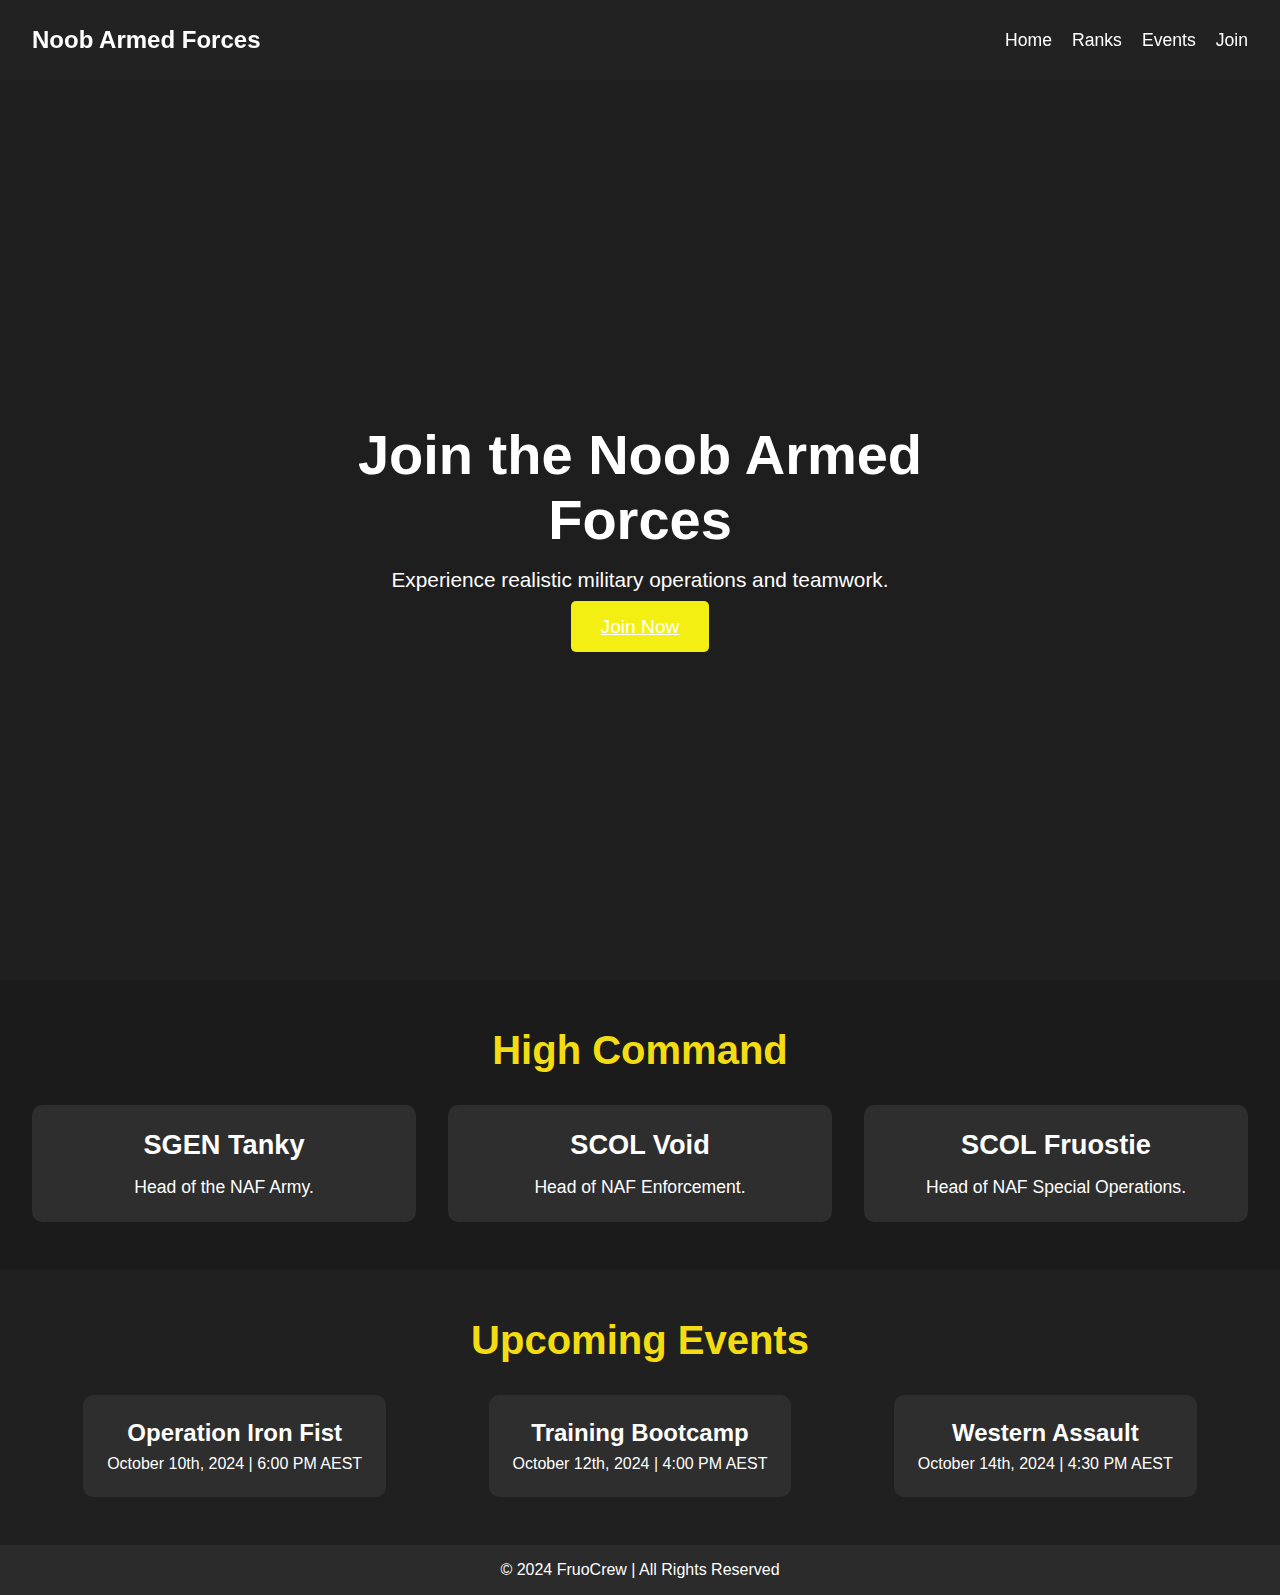
==== NAF/index.html @ 79b8bc30 "NAF" ====
<!DOCTYPE html>
<html lang="en">
<head>
    <meta charset="UTF-8">
    <meta name="viewport" content="width=device-width, initial-scale=1.0">
    <meta http-equiv="X-UA-Compatible" content="ie=edge">
    <title>Noob Armed Forces | Milsim</title>
    <link rel="stylesheet" href="styles.css">
</head>
<body>
    <!-- Navigation -->
    <header>
        <div class="container">
            <div class="logo">Noob Armed Forces</div>
            <nav>
                <ul>
                    <li><a href="#home">Home</a></li>
                    <li><a href="https://thefruocrew.github.io/NAF/ranks">Ranks</a></li>
                    <li><a href="#events">Events</a></li>
                    <li><a href="https://discord.gg/zwAT4NjpgK">Join</a></li>
                </ul>
            </nav>
        </div>
    </header>

    <!-- Hero Section -->
    <section id="home" class="hero">
        <div class="hero-text">
            <h1>Join the Noob Armed Forces</h1>
            <p>Experience realistic military operations and teamwork.</p>
            <a href="https://discord.gg/zwAT4NjpgK" class="cta-btn">Join Now</a>
        </div>
    </section>

    <!-- Ranks Section -->
    <section id="ranks" class="ranks">
        <h2>High Command</h2>
        <div class="ranks-grid">
            <div class="rank-card">
                <h3>SGEN Tanky</h3>
                <p>Head of the NAF Army.</p>
            </div>
            <div class="rank-card">
                <h3>SCOL Void</h3>
                <p>Head of NAF Enforcement.</p>
            </div>
            <div class="rank-card">
                <h3>SCOL Fruostie</h3>
                <p>Head of NAF Special Operations.</p>
            </div>
        </div>
    </section>

    <!-- Events Section -->
    <section id="events" class="events">
        <h2>Upcoming Events</h2>
        <div class="event-list">
            <div class="event">
                <h3>Operation Iron Fist</h3>
                <p>October 10th, 2024 | 6:00 PM AEST</p>
            </div>
            <div class="event">
                <h3>Training Bootcamp</h3>
                <p>October 12th, 2024 | 4:00 PM AEST</p>
            </div>
            <div class="event">
                <h3>Western Assault</h3>
                <p>October 14th, 2024 | 4:30 PM AEST</p>
            </div>
        </div>
    </section>

    <!-- Footer -->
    <footer>
        <p>&copy; 2024 FruoCrew | All Rights Reserved</p>
    </footer>

    <script src="script.js"></script>
</body>
</htm>
---- NAF/styles.css ----
/* Global Styles */
* {
    margin: 0;
    padding: 0;
    box-sizing: border-box;
}

body {
    font-family: 'Arial', sans-serif;
    background-color: #1e1e1e;
    color: #fff;
}

.container {
    display: flex;
    justify-content: space-between;
    align-items: center;
    padding: 1rem 2rem;
}

/* Header */
header {
    background-color: #2b2b2b5e;
    padding: 10px 0;
    position: sticky;
    top: 0;
    z-index: 100;
}

.logo {
    font-size: 1.5rem;
    font-weight: bold;
}

nav ul {
    display: flex;
    list-style-type: none;
}

nav ul li {
    margin-left: 20px;
}

nav ul li a {
    color: #fff;
    text-decoration: none;
    font-size: 1.1rem;
    transition: color 0.3s;
}

nav ul li a:hover {
    color: #f3e412;
}

/* Hero Section */
.hero {
    background: url('https://media1.tenor.com/m/XN9hpMXIb68AAAAd/nic-roblox.gif') no-repeat center center/cover;
    height: 100vh;
    display: flex;
    align-items: center;
    justify-content: center;
    text-align: center;
}

.hero-text {
    max-width: 700px;
    color: #fff;
}

.hero h1 {
    font-size: 3.5rem;
    margin-bottom: 1rem;
}

.hero p {
    font-size: 1.3rem;
    margin-bottom: 1.5rem;
}

.cta-btn {
    background-color: #f3ef12;
    color: #fff;
    padding: 15px 30px;
    border: none;
    border-radius: 5px;
    font-size: 1.2rem;
    cursor: pointer;
    transition: background-color 0.3s;
}

.cta-btn:hover {
    background-color: #e6c222;
}

/* Ranks Section */
.ranks {
    padding: 3rem 2rem;
    text-align: center;
    background-color: #1b1b1b;
}

.ranks h2 {
    font-size: 2.5rem;
    margin-bottom: 2rem;
    color: #f3dd12;
}

.ranks-grid {
    display: grid;
    grid-template-columns: repeat(3, 1fr);
    gap: 2rem;
}

.rank-card {
    background-color: #2e2e2e;
    padding: 1.5rem;
    border-radius: 10px;
    transition: transform 0.3s;
}

.rank-card:hover {
    transform: scale(1.05);
}

.rank-card h3 {
    font-size: 1.7rem;
    margin-bottom: 1rem;
}

.rank-card p {
    font-size: 1.1rem;
}

/* Events Section */
.events {
    padding: 3rem 2rem;
    background-color: #202020;
}

.events h2 {
    font-size: 2.5rem;
    margin-bottom: 2rem;
    color: #f3dd12;
    text-align: center;
}

.event-list {
    display: flex;
    justify-content: space-around;
}

.event {
    background-color: #2e2e2e;
    padding: 1.5rem;
    border-radius: 10px;
    text-align: center;
}

.event h3 {
    font-size: 1.5rem;
    margin-bottom: 0.5rem;
}

/* Join Section */
.join {
    padding: 3rem 2rem;
    text-align: center;
    background-color: #1b1b1b;
}

.join h2 {
    font-size: 2.5rem;
    margin-bottom: 1.5rem;
    color: #f3dd12;
}

/* Footer */
footer {
    padding: 1rem 0;
    background-color: #2b2b2b;
    text-align: center;
}
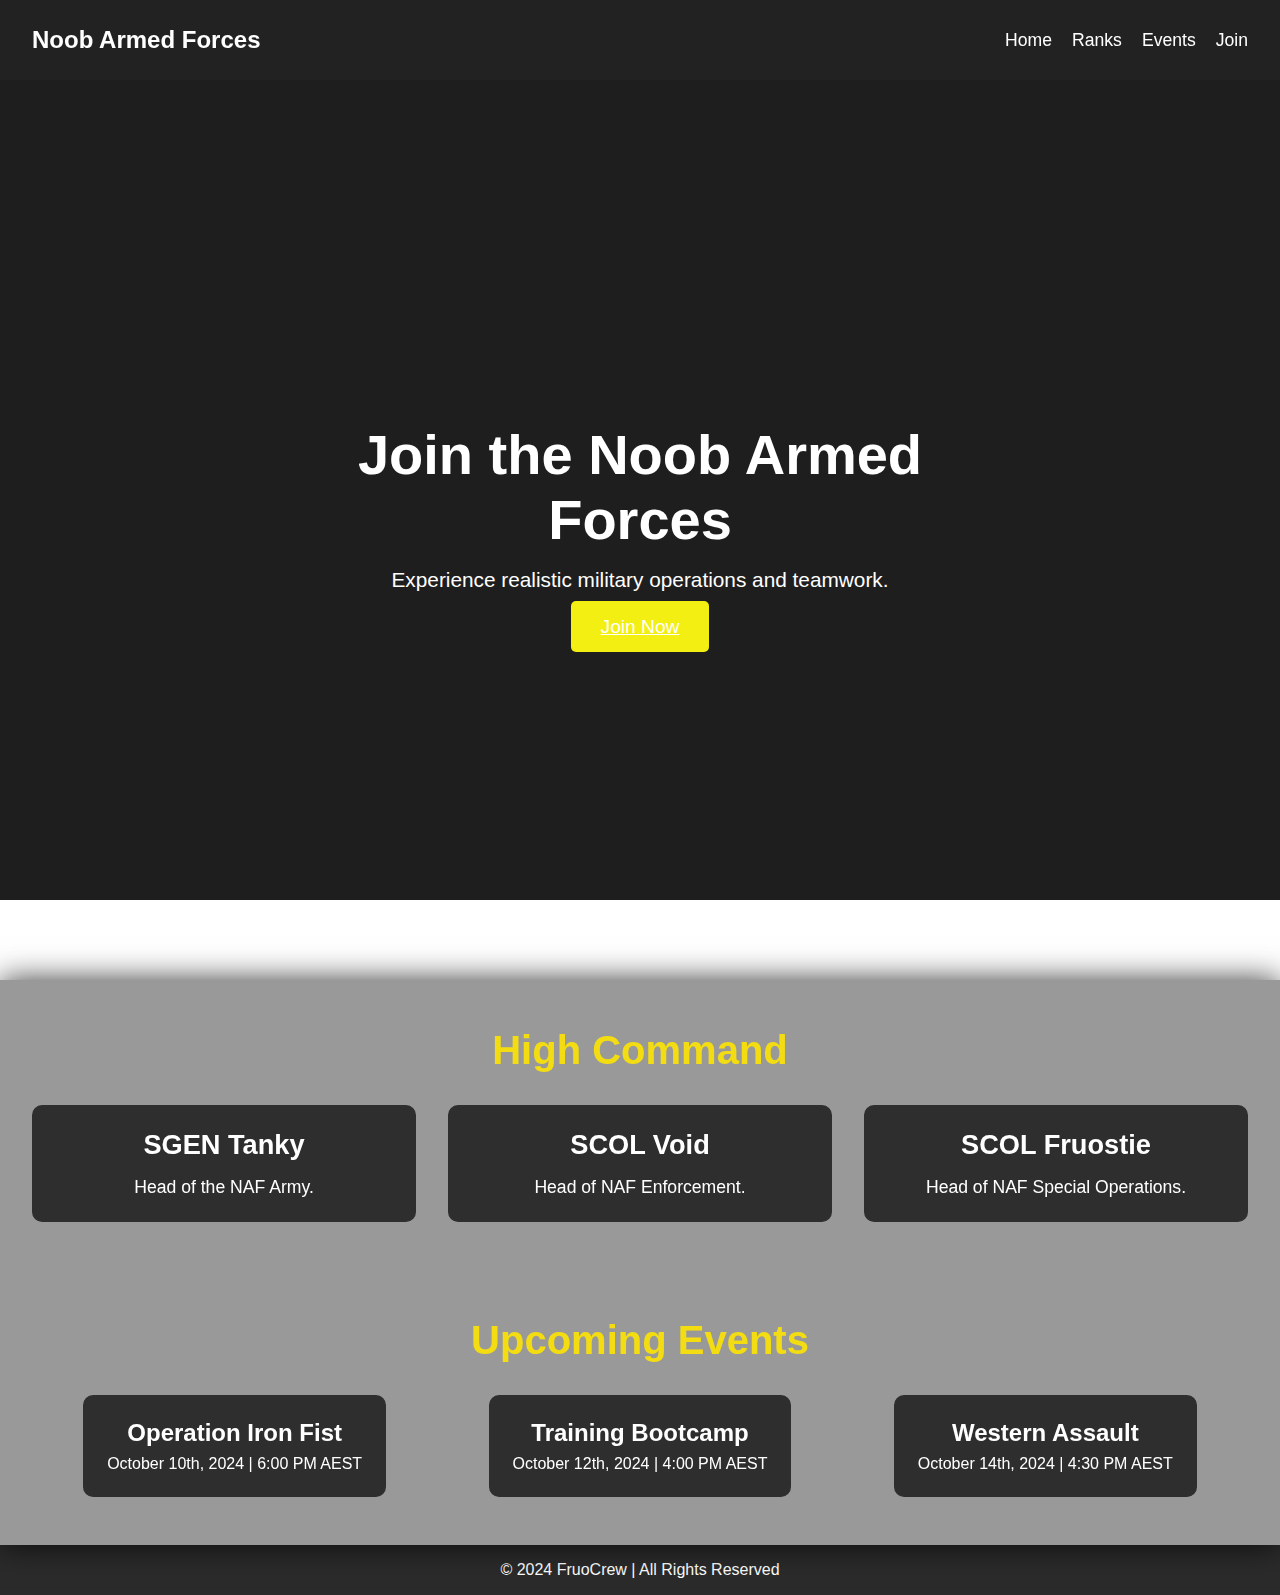
==== commit 11e0f890: "BLURRRR!!!!!!!!!!" ====
--- a/NAF/index.html
+++ b/NAF/index.html
@@ -33,6 +33,7 @@
     </section>
 
     <!-- Ranks Section -->
+<div class="blur">
     <section id="ranks" class="ranks">
         <h2>High Command</h2>
         <div class="ranks-grid">
@@ -69,6 +70,7 @@
             </div>
         </div>
     </section>
+</div>
 
     <!-- Footer -->
     <footer>
--- a/NAF/styles.css
+++ b/NAF/styles.css
@@ -3,6 +3,14 @@
     margin: 0;
     padding: 0;
     box-sizing: border-box;
+}
+
+html, body {
+    height: 100%; /* Ensure the background covers the full height */
+    font-family: 'Arial', sans-serif;
+    background: url('https://media1.tenor.com/m/XN9hpMXIb68AAAAd/nic-roblox.gif') no-repeat center center fixed;
+    background-size: cover; /* Ensures the image covers the entire page */
+    color: #fff;
 }
 
 body {
@@ -54,7 +62,6 @@
 
 /* Hero Section */
 .hero {
-    background: url('https://media1.tenor.com/m/XN9hpMXIb68AAAAd/nic-roblox.gif') no-repeat center center/cover;
     height: 100vh;
     display: flex;
     align-items: center;
@@ -92,11 +99,21 @@
     background-color: #e6c222;
 }
 
+.blur {
+    background-color: rgba(0, 0, 0, 0.4); /* Transparent background */
+    backdrop-filter: blur(20px); /* Adds a blur effect */
+    -webkit-backdrop-filter: blur(20px); /* Safari support */
+    background-size: cover; /* Ensures the image covers the entire section */
+    background-position: center; /* Centers the image */
+    background-repeat: no-repeat; /* Prevents the image from repeating */
+    color: white; /* Ensures text is visible (optional, depending on image) */
+    box-shadow: 0 0px 30px rgba(0, 0, 0, 0.781); /* Adds a drop shadow */
+}
+
 /* Ranks Section */
 .ranks {
     padding: 3rem 2rem;
     text-align: center;
-    background-color: #1b1b1b;
 }
 
 .ranks h2 {
@@ -134,7 +151,6 @@
 /* Events Section */
 .events {
     padding: 3rem 2rem;
-    background-color: #202020;
 }
 
 .events h2 {
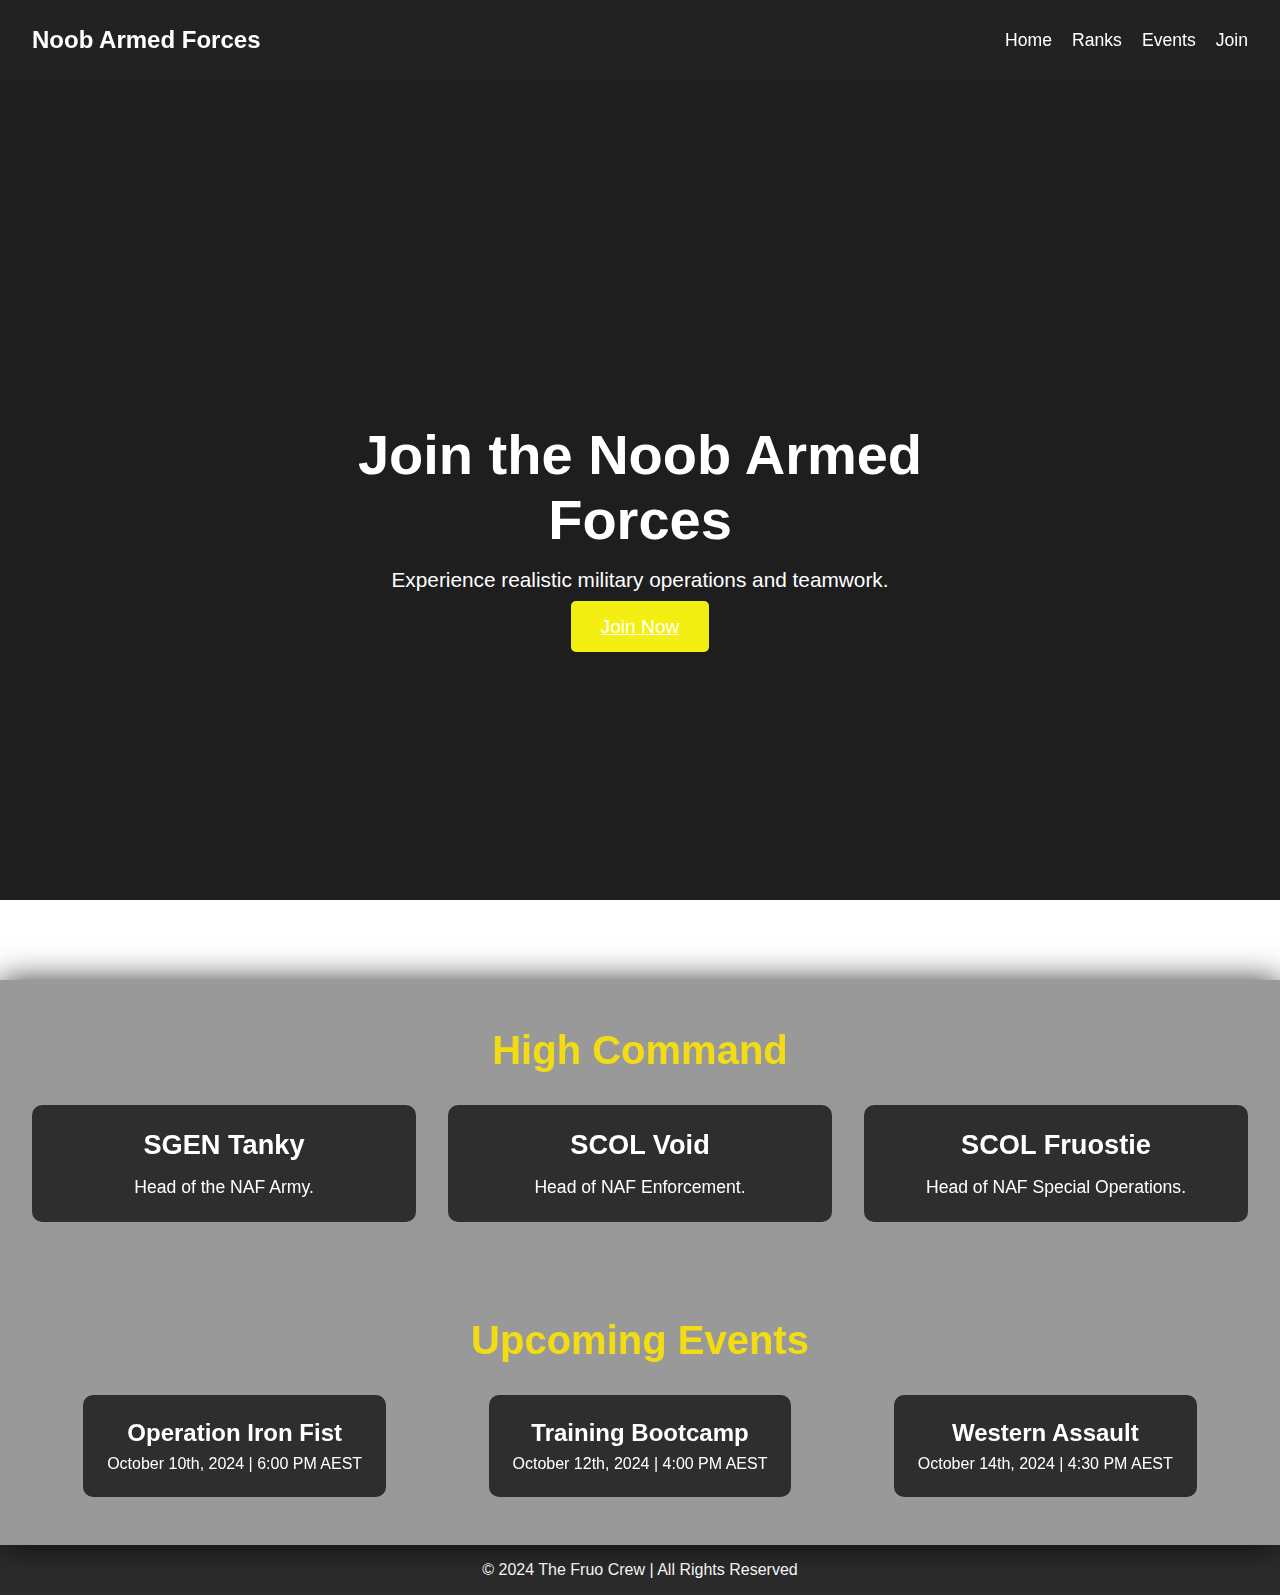
==== commit 11a8073b: "blur+shadow_ranks" ====
--- a/NAF/index.html
+++ b/NAF/index.html
@@ -74,7 +74,7 @@
 
     <!-- Footer -->
     <footer>
-        <p>&copy; 2024 FruoCrew | All Rights Reserved</p>
+        <p>&copy; 2024 The Fruo Crew | All Rights Reserved</p>
     </footer>
 
     <script src="script.js"></script>
